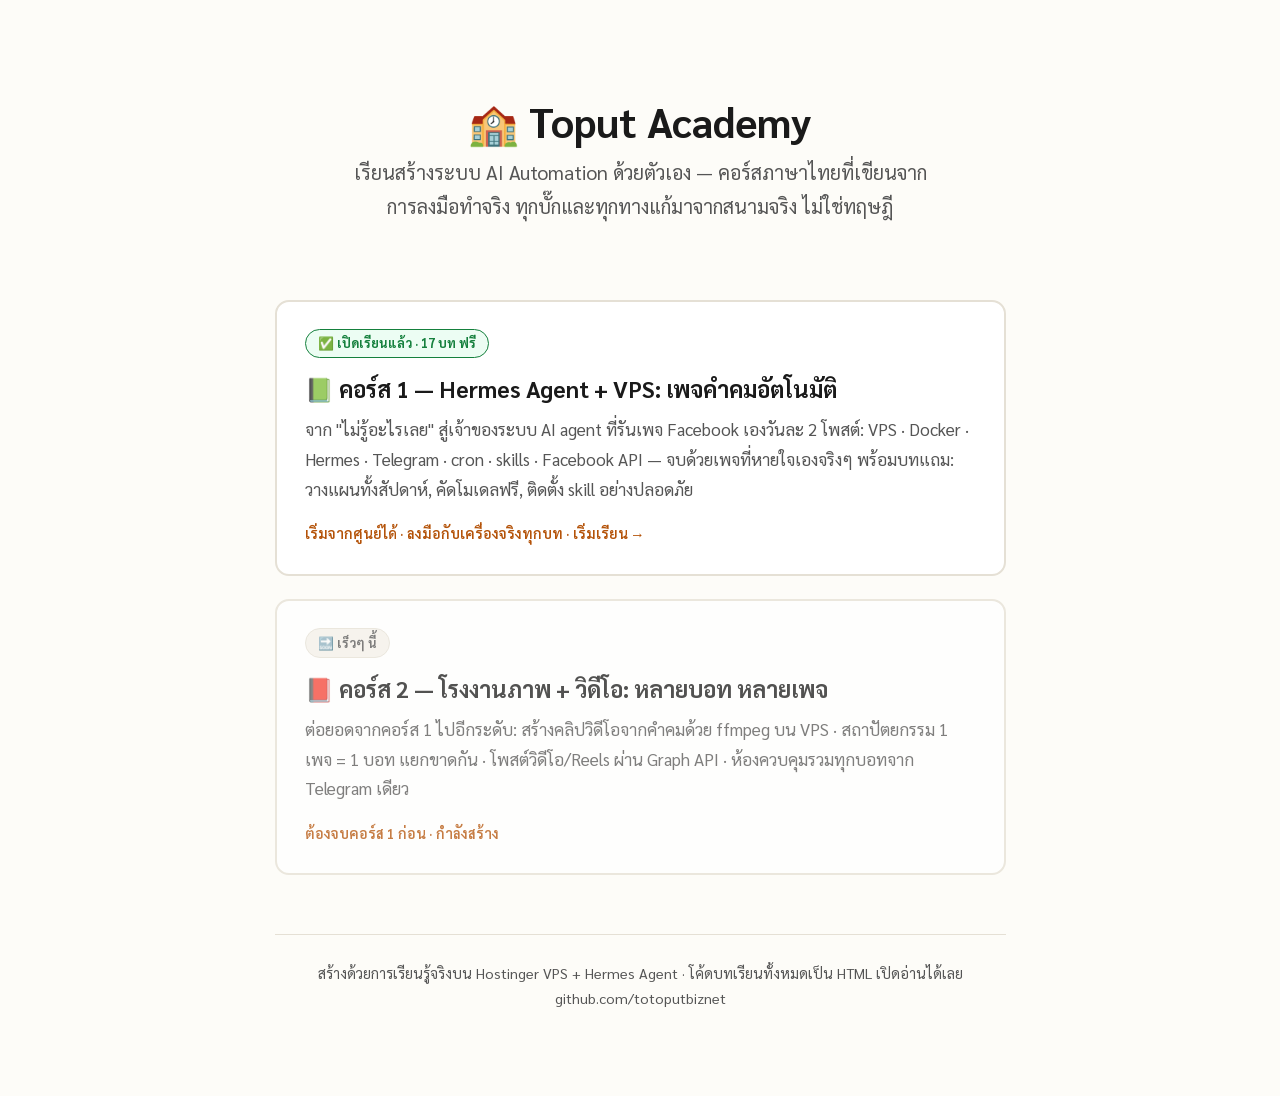
==== index.html @ 3efd0873 "Toput Academy — hub + คอร์ส 1: Hermes Agent + VPS (17 บท) Co-Authored-By: Claude Fable 5 <noreply@an" ====
<!DOCTYPE html>
<html lang="th">
<head>
<meta charset="utf-8">
<meta name="viewport" content="width=device-width, initial-scale=1">
<title>Toput Academy — เรียนสร้างระบบ AI Automation ด้วยตัวเอง</title>
<meta name="description" content="คอร์สภาษาไทยสอนสร้างระบบ AI Agent อัตโนมัติบน VPS จากศูนย์ — เขียนจากการลงมือทำจริง ทุกบั๊กทุกทางแก้มาจากสนามจริง">
<link rel="stylesheet" href="hermes-vps/assets/course.css">
<style>
  .hero { text-align: center; padding: 3rem 0 2rem; }
  .hero h1 { font-size: 2.4rem; }
  .hero .tagline { font-size: 1.15rem; color: var(--ink-soft); max-width: 34rem; margin: 0.5rem auto 0; }
  .courses { display: grid; gap: 1.4rem; margin-top: 2.5rem; }
  .course-card {
    display: block;
    text-decoration: none;
    color: var(--ink);
    background: #fff;
    border: 2px solid var(--line);
    border-radius: 14px;
    padding: 1.5rem 1.7rem;
    transition: border-color 0.15s, transform 0.15s;
  }
  a.course-card:hover { border-color: var(--accent); transform: translateY(-2px); }
  .course-card .badge {
    display: inline-block;
    font-size: 0.75rem;
    font-weight: 700;
    padding: 0.15rem 0.7rem;
    border-radius: 999px;
    margin-bottom: 0.6rem;
  }
  .badge.open { background: var(--good-soft); color: var(--good); border: 1px solid var(--good); }
  .badge.soon { background: var(--code-bg); color: var(--ink-soft); border: 1px solid var(--line); }
  .course-card h2 { margin: 0 0 0.4rem; font-size: 1.35rem; }
  .course-card p { margin: 0 0 0.8rem; color: var(--ink-soft); }
  .course-card .meta { font-size: 0.85rem; color: var(--accent); font-weight: 600; }
  .course-card.soon-card { opacity: 0.75; }
  .site-footer { text-align: center; margin-top: 3.5rem; padding-top: 1.5rem; border-top: 1px solid var(--line); font-size: 0.85rem; color: var(--ink-soft); }
</style>
</head>
<body>
<div class="page">

  <div class="hero">
    <h1>🏫 Toput Academy</h1>
    <p class="tagline">เรียนสร้างระบบ AI Automation ด้วยตัวเอง — คอร์สภาษาไทยที่เขียนจากการลงมือทำจริง ทุกบั๊กและทุกทางแก้มาจากสนามจริง ไม่ใช่ทฤษฎี</p>
  </div>

  <div class="courses">

    <a class="course-card" href="hermes-vps/">
      <span class="badge open">✅ เปิดเรียนแล้ว · 17 บท ฟรี</span>
      <h2>📗 คอร์ส 1 — Hermes Agent + VPS: เพจคำคมอัตโนมัติ</h2>
      <p>จาก "ไม่รู้อะไรเลย" สู่เจ้าของระบบ AI agent ที่รันเพจ Facebook เองวันละ 2 โพสต์: VPS · Docker · Hermes · Telegram · cron · skills · Facebook API — จบด้วยเพจที่หายใจเองจริงๆ พร้อมบทแถม: วางแผนทั้งสัปดาห์, คัดโมเดลฟรี, ติดตั้ง skill อย่างปลอดภัย</p>
      <span class="meta">เริ่มจากศูนย์ได้ · ลงมือกับเครื่องจริงทุกบท · เริ่มเรียน →</span>
    </a>

    <div class="course-card soon-card">
      <span class="badge soon">🔜 เร็วๆ นี้</span>
      <h2>📕 คอร์ส 2 — โรงงานภาพ + วิดีโอ: หลายบอท หลายเพจ</h2>
      <p>ต่อยอดจากคอร์ส 1 ไปอีกระดับ: สร้างคลิปวิดีโอจากคำคมด้วย ffmpeg บน VPS · สถาปัตยกรรม 1 เพจ = 1 บอท แยกขาดกัน · โพสต์วิดีโอ/Reels ผ่าน Graph API · ห้องควบคุมรวมทุกบอทจาก Telegram เดียว</p>
      <span class="meta">ต้องจบคอร์ส 1 ก่อน · กำลังสร้าง</span>
    </div>

  </div>

  <div class="site-footer">
    สร้างด้วยการเรียนรู้จริงบน Hostinger VPS + Hermes Agent · โค้ดบทเรียนทั้งหมดเป็น HTML เปิดอ่านได้เลย<br>
    github.com/totoputbiznet
  </div>

</div>
</body>
</html>
---- hermes-vps/assets/course.css ----
/* course.css — สไตล์กลางของคอร์ส Hermes VPS (ใช้ร่วมทุกบทเรียนและ reference) */

@import url('https://fonts.googleapis.com/css2?family=Sarabun:ital,wght@0,400;0,600;0,700;1,400&family=JetBrains+Mono:wght@400;600&display=swap');

:root {
  --ink: #1a1a1a;
  --ink-soft: #555;
  --paper: #fdfcf8;
  --accent: #b45309;        /* ส้มอิฐ — สีหลักของคอร์ส */
  --accent-soft: #fef3e2;
  --line: #e5e0d5;
  --good: #15803d;
  --good-soft: #ecfdf3;
  --bad: #b91c1c;
  --bad-soft: #fef2f2;
  --info: #1d4ed8;
  --info-soft: #eff6ff;
  --code-bg: #f4f1ea;
}

* { box-sizing: border-box; }

html { font-size: 17px; }

body {
  margin: 0;
  background: var(--paper);
  color: var(--ink);
  font-family: 'Sarabun', 'Noto Sans Thai', system-ui, sans-serif;
  line-height: 1.75;
}

.page {
  max-width: 46rem;
  margin: 0 auto;
  padding: 2.5rem 1.5rem 5rem;
}

/* ---------- หัวบท ---------- */
.lesson-kicker {
  font-size: 0.85rem;
  letter-spacing: 0.08em;
  text-transform: uppercase;
  color: var(--accent);
  font-weight: 700;
  margin: 0 0 0.3rem;
}

h1 {
  font-size: 2rem;
  line-height: 1.3;
  margin: 0 0 0.5rem;
  font-weight: 700;
}

.lesson-lede {
  font-size: 1.1rem;
  color: var(--ink-soft);
  margin: 0 0 0.8rem;
}

.lesson-meta {
  font-size: 0.85rem;
  color: var(--ink-soft);
  border-bottom: 1px solid var(--line);
  padding-bottom: 1.2rem;
  margin-bottom: 2rem;
}

h2 {
  font-size: 1.35rem;
  margin: 2.5rem 0 0.8rem;
  font-weight: 700;
}

h3 { font-size: 1.1rem; margin: 1.8rem 0 0.5rem; }

p { margin: 0 0 1rem; }

a { color: var(--info); text-decoration-thickness: 1px; text-underline-offset: 2px; }

strong { font-weight: 700; }

/* ---------- กล่องต่างๆ ---------- */
.callout {
  border-left: 4px solid var(--accent);
  background: var(--accent-soft);
  padding: 0.9rem 1.1rem;
  border-radius: 0 8px 8px 0;
  margin: 1.2rem 0;
}
.callout.info  { border-color: var(--info); background: var(--info-soft); }
.callout.good  { border-color: var(--good); background: var(--good-soft); }
.callout .label {
  display: block;
  font-size: 0.8rem;
  font-weight: 700;
  letter-spacing: 0.06em;
  text-transform: uppercase;
  margin-bottom: 0.25rem;
}
.callout p:last-child { margin-bottom: 0; }

/* ---------- โค้ด ---------- */
code {
  font-family: 'JetBrains Mono', Consolas, monospace;
  font-size: 0.85em;
  background: var(--code-bg);
  padding: 0.1em 0.4em;
  border-radius: 4px;
}

pre {
  background: var(--code-bg);
  border: 1px solid var(--line);
  border-radius: 8px;
  padding: 1rem 1.2rem;
  overflow-x: auto;
  line-height: 1.5;
}
pre code { background: none; padding: 0; }

/* ---------- ตาราง ---------- */
table {
  width: 100%;
  border-collapse: collapse;
  margin: 1.2rem 0;
  font-size: 0.95rem;
}
th, td {
  text-align: left;
  padding: 0.55rem 0.8rem;
  border-bottom: 1px solid var(--line);
  vertical-align: top;
}
th {
  font-size: 0.82rem;
  letter-spacing: 0.05em;
  text-transform: uppercase;
  color: var(--ink-soft);
}

/* ---------- แผนผัง ---------- */
.diagram {
  background: #fff;
  border: 1px solid var(--line);
  border-radius: 10px;
  padding: 1.2rem;
  margin: 1.4rem 0;
  overflow-x: auto;
}
.diagram svg { display: block; max-width: 100%; height: auto; margin: 0 auto; }
.diagram figcaption {
  font-size: 0.85rem;
  color: var(--ink-soft);
  text-align: center;
  margin-top: 0.8rem;
}

/* ---------- Quiz ---------- */
.quiz {
  border: 1px solid var(--line);
  border-radius: 10px;
  background: #fff;
  margin: 1.4rem 0;
  overflow: hidden;
}
.quiz-head {
  background: var(--accent-soft);
  padding: 0.7rem 1.2rem;
  font-weight: 700;
  font-size: 0.95rem;
}
.quiz-q { padding: 1rem 1.2rem 1.2rem; border-top: 1px solid var(--line); }
.quiz-q:first-of-type { border-top: none; }
.quiz-q .q-text { font-weight: 600; margin-bottom: 0.7rem; }
.quiz-opt {
  display: block;
  width: 100%;
  text-align: left;
  font: inherit;
  font-size: 0.95rem;
  background: var(--paper);
  border: 1px solid var(--line);
  border-radius: 8px;
  padding: 0.55rem 0.9rem;
  margin: 0.4rem 0;
  cursor: pointer;
  transition: border-color 0.15s;
}
.quiz-opt:hover { border-color: var(--accent); }
.quiz-opt.correct { background: var(--good-soft); border-color: var(--good); font-weight: 600; }
.quiz-opt.wrong   { background: var(--bad-soft);  border-color: var(--bad); }
.quiz-opt:disabled { cursor: default; }
.quiz-feedback { font-size: 0.9rem; margin-top: 0.5rem; display: none; }
.quiz-feedback.show { display: block; }
.quiz-feedback.ok  { color: var(--good); }
.quiz-feedback.no  { color: var(--bad); }

/* ---------- เช็คลิสต์ / ขั้นตอน ---------- */
ol.steps { counter-reset: step; list-style: none; padding-left: 0; }
ol.steps > li {
  counter-increment: step;
  position: relative;
  padding-left: 2.6rem;
  margin-bottom: 1rem;
}
ol.steps > li::before {
  content: counter(step);
  position: absolute;
  left: 0; top: 0.1rem;
  width: 1.8rem; height: 1.8rem;
  border-radius: 50%;
  background: var(--accent);
  color: #fff;
  font-weight: 700;
  font-size: 0.9rem;
  display: flex;
  align-items: center;
  justify-content: center;
}

/* ---------- แผนผังระบบ (minimap — ดีไซน์กล่อง) ---------- */
.minimap {
  background: #fff;
  border: 1px solid var(--line);
  border-radius: 12px;
  padding: 1rem;
  margin: 1rem 0 1.3rem;
  font-size: 0.8rem;
  line-height: 1.55;
}
.sm-grid { display: flex; gap: 0.9rem; align-items: stretch; }
.sm-vps {
  flex: 1.4;
  border: 2px solid var(--accent);
  background: #fff7ed;
  border-radius: 12px;
  padding: 0.7rem;
}
.sm-vps-title { font-weight: 700; color: var(--accent); margin-bottom: 0.5rem; }
.sm-domain {
  font-size: 0.7rem; font-weight: 600;
  border: 1px solid var(--accent); border-radius: 999px;
  padding: 0 0.45rem; margin-left: 0.3rem; color: var(--accent); background: #fff;
  display: inline-block;
}
.sm-docker {
  border: 1.5px solid var(--info);
  background: var(--info-soft);
  border-radius: 10px;
  padding: 0.55rem;
  margin-bottom: 0.55rem;
}
.sm-docker-title { font-weight: 700; color: var(--info); margin-bottom: 0.35rem; }
.sm-hermes { background: #fff; border: 1px solid #94a3b8; border-radius: 8px; padding: 0.5rem 0.6rem; }
.sm-hermes-title { font-weight: 700; margin-bottom: 0.15rem; }
.sm-b { color: var(--ink-soft); }
.sm-job {
  border: 1.5px solid var(--accent);
  background: #fff;
  border-radius: 10px;
  padding: 0.5rem 0.6rem;
  margin-bottom: 0.55rem;
}
.sm-job b { color: var(--accent); }
.sm-job:last-child { margin-bottom: 0; }
.sm-queue {
  border: 1.5px dashed var(--accent);
  background: #fff;
  border-radius: 8px;
  padding: 0.3rem 0.6rem;
  margin-bottom: 0.55rem;
  font-weight: 600;
}
.sm-side { flex: 1; display: flex; flex-direction: column; justify-content: center; gap: 0.4rem; }
.sm-arrow { font-size: 0.72rem; color: var(--ink-soft); text-align: center; }
.sm-arrow2 { margin-top: 0.8rem; }
.sm-you {
  border: 2px solid var(--good);
  background: var(--good-soft);
  border-radius: 12px;
  padding: 0.55rem 0.7rem;
}
.sm-you b { color: var(--good); }
.sm-fb {
  border: 2px solid var(--info);
  background: var(--info-soft);
  border-radius: 12px;
  padding: 0.55rem 0.7rem;
}
.sm-fb b { color: var(--info); }
.sm-soft { color: var(--ink-soft); font-size: 0.72rem; }
.sm-caption {
  text-align: center;
  color: var(--good);
  font-size: 0.82rem;
  margin-top: 0.8rem;
}
.sm-note {
  font-size: 0.82rem;
  color: var(--accent);
  font-weight: 700;
  margin-top: 0.7rem;
  text-align: center;
}
.minimap .dim { opacity: 0.32; filter: grayscale(0.7); }
.minimap:not(.minimap-hero) { font-size: 0.72rem; }
@media (max-width: 700px) {
  .sm-grid { flex-direction: column; }
  .sm-arrow2 { margin-top: 0; }
}

/* ---------- ท้ายบท ---------- */
.lesson-footer {
  margin-top: 3rem;
  border-top: 1px solid var(--line);
  padding-top: 1.5rem;
  font-size: 0.95rem;
}
.lesson-nav { display: flex; justify-content: space-between; gap: 1rem; margin-top: 1.5rem; }
.lesson-nav a {
  border: 1px solid var(--line);
  border-radius: 8px;
  padding: 0.6rem 1rem;
  text-decoration: none;
  color: var(--ink);
}
.lesson-nav a:hover { border-color: var(--accent); }

/* ---------- พิมพ์ ---------- */
@media print {
  body { background: #fff; }
  .quiz, .no-print { display: none; }
  .page { padding: 0; }
}
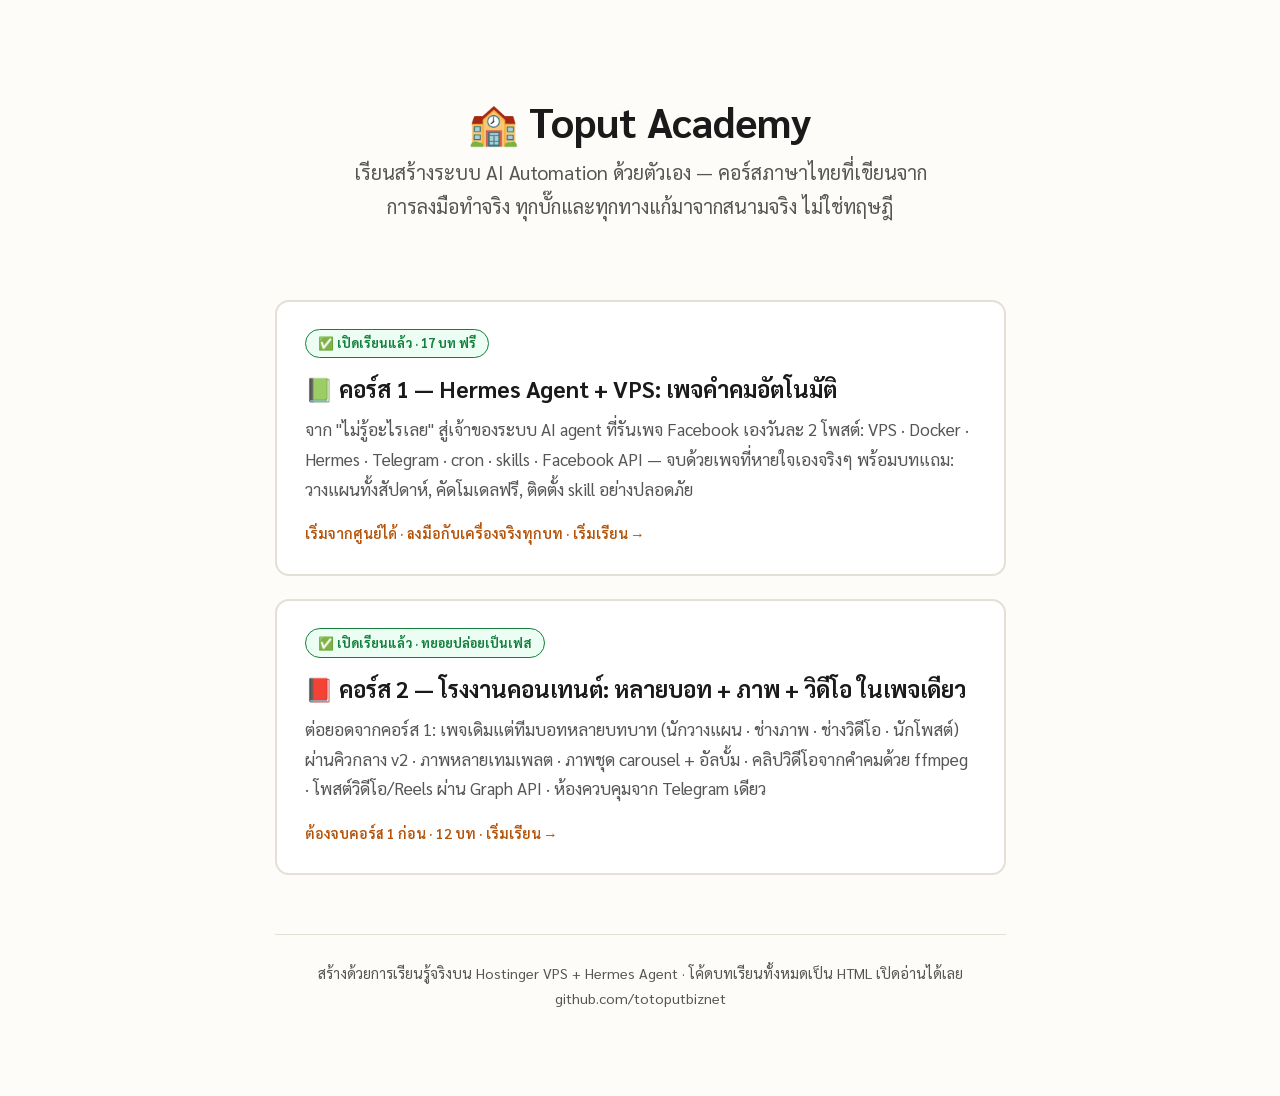
==== commit f2b9a9bb: "เปิดคอร์ส 2 — โรงงานคอนเทนต์ (เฟสแรก: บท 01-05 + Reference) - content-factory/: one-page course ใหม่" ====
--- a/index.html
+++ b/index.html
@@ -56,12 +56,12 @@
       <span class="meta">เริ่มจากศูนย์ได้ · ลงมือกับเครื่องจริงทุกบท · เริ่มเรียน →</span>
     </a>
 
-    <div class="course-card soon-card">
-      <span class="badge soon">🔜 เร็วๆ นี้</span>
-      <h2>📕 คอร์ส 2 — โรงงานภาพ + วิดีโอ: หลายบอท หลายเพจ</h2>
-      <p>ต่อยอดจากคอร์ส 1 ไปอีกระดับ: สร้างคลิปวิดีโอจากคำคมด้วย ffmpeg บน VPS · สถาปัตยกรรม 1 เพจ = 1 บอท แยกขาดกัน · โพสต์วิดีโอ/Reels ผ่าน Graph API · ห้องควบคุมรวมทุกบอทจาก Telegram เดียว</p>
-      <span class="meta">ต้องจบคอร์ส 1 ก่อน · กำลังสร้าง</span>
-    </div>
+    <a class="course-card" href="content-factory/">
+      <span class="badge open">✅ เปิดเรียนแล้ว · ทยอยปล่อยเป็นเฟส</span>
+      <h2>📕 คอร์ส 2 — โรงงานคอนเทนต์: หลายบอท + ภาพ + วิดีโอ ในเพจเดียว</h2>
+      <p>ต่อยอดจากคอร์ส 1: เพจเดิมแต่ทีมบอทหลายบทบาท (นักวางแผน · ช่างภาพ · ช่างวิดีโอ · นักโพสต์) ผ่านคิวกลาง v2 · ภาพหลายเทมเพลต · ภาพชุด carousel + อัลบั้ม · คลิปวิดีโอจากคำคมด้วย ffmpeg · โพสต์วิดีโอ/Reels ผ่าน Graph API · ห้องควบคุมจาก Telegram เดียว</p>
+      <span class="meta">ต้องจบคอร์ส 1 ก่อน · 12 บท · เริ่มเรียน →</span>
+    </a>
 
   </div>
 
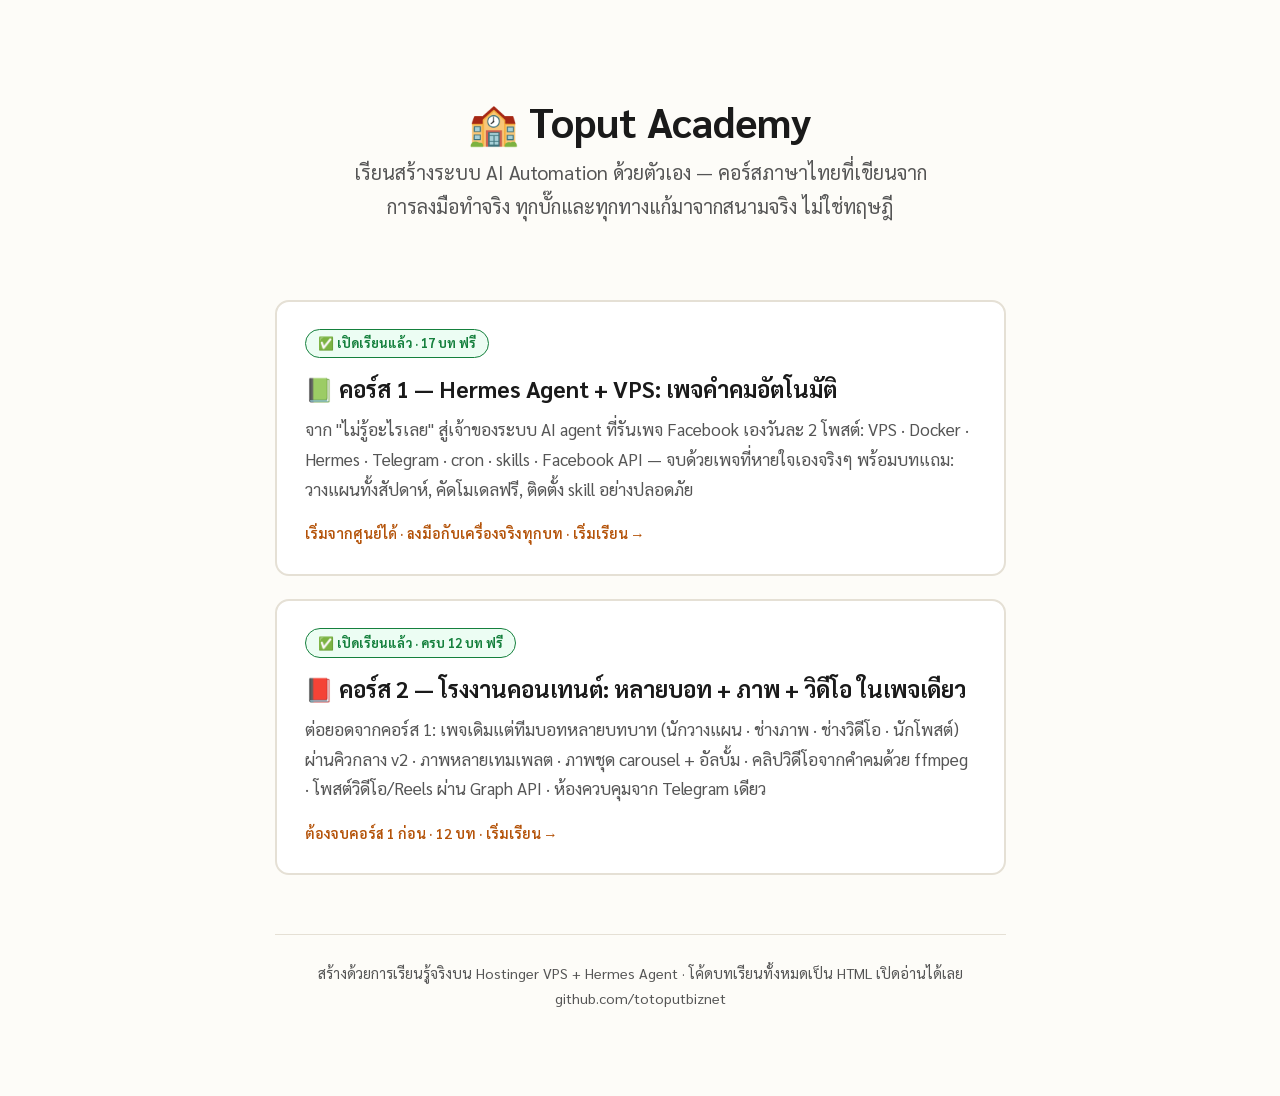
==== commit 6bc094cf: "คอร์ส 2 ครบ 12 บท: Phase 5 เปิดสายพาน (บท 12) - 12: ตารางสัปดาห์แรกสูตรเริ่มต้น + checklist 9 ข้อ + " ====
--- a/index.html
+++ b/index.html
@@ -57,7 +57,7 @@
     </a>
 
     <a class="course-card" href="content-factory/">
-      <span class="badge open">✅ เปิดเรียนแล้ว · ทยอยปล่อยเป็นเฟส</span>
+      <span class="badge open">✅ เปิดเรียนแล้ว · ครบ 12 บท ฟรี</span>
       <h2>📕 คอร์ส 2 — โรงงานคอนเทนต์: หลายบอท + ภาพ + วิดีโอ ในเพจเดียว</h2>
       <p>ต่อยอดจากคอร์ส 1: เพจเดิมแต่ทีมบอทหลายบทบาท (นักวางแผน · ช่างภาพ · ช่างวิดีโอ · นักโพสต์) ผ่านคิวกลาง v2 · ภาพหลายเทมเพลต · ภาพชุด carousel + อัลบั้ม · คลิปวิดีโอจากคำคมด้วย ffmpeg · โพสต์วิดีโอ/Reels ผ่าน Graph API · ห้องควบคุมจาก Telegram เดียว</p>
       <span class="meta">ต้องจบคอร์ส 1 ก่อน · 12 บท · เริ่มเรียน →</span>
